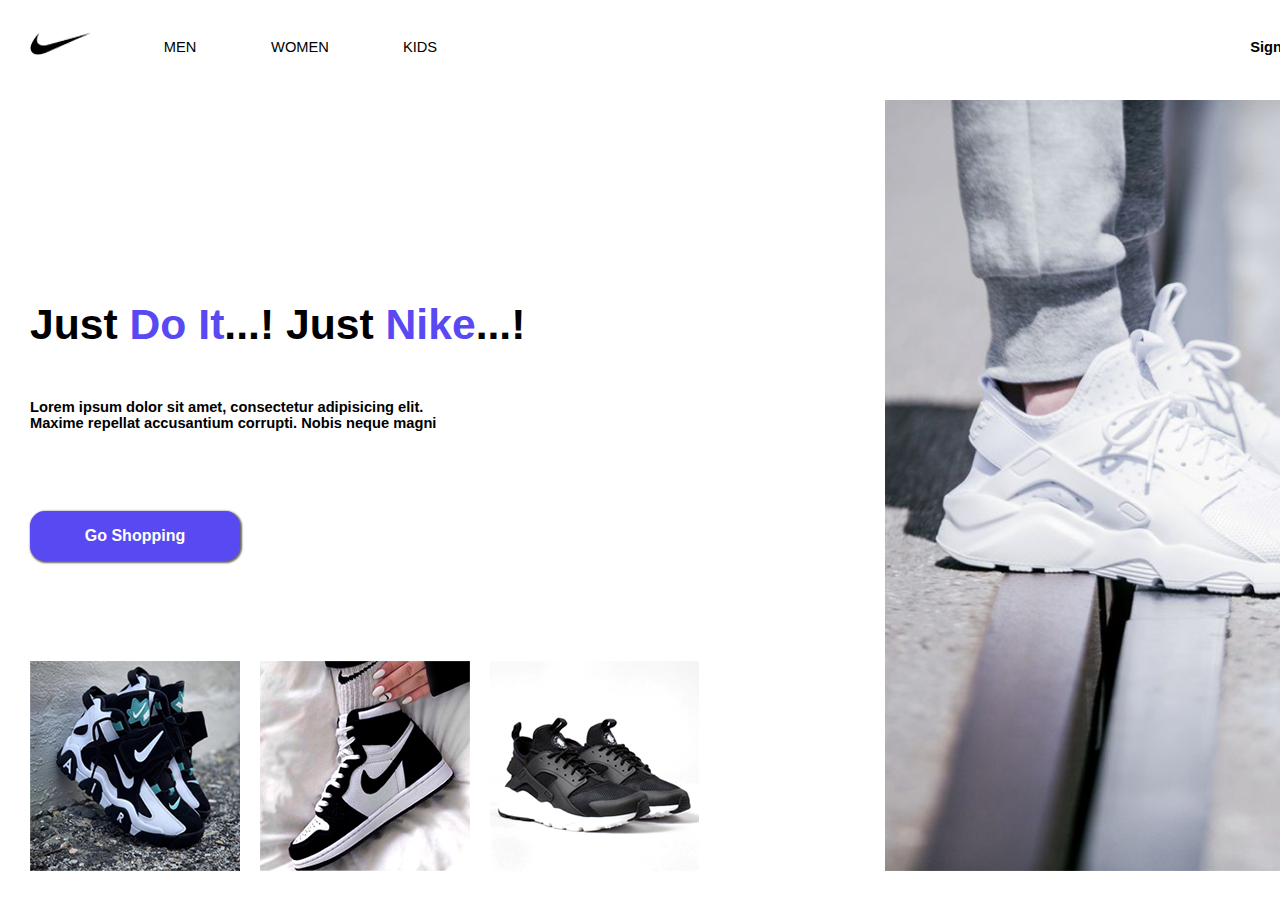
==== html/index.html @ e98ff560 "mainpage삽입" ====
<!DOCTYPE html>
<html lang="en">
<head>
    <meta charset="UTF-8">
    <link rel="stylesheet" href="../css/index.css">
    <script src="https://code.jquery.com/jquery-3.5.1.min.js"></script>
    <script src="../js/index.js"></script>
    <title>Nike Shop</title>
</head>
<body>
    <div class="wrapper">
        <header>
            <div class="logo">
                <a href="#"><img src="../img/nike_logo.png" alt="logo"></a>
            </div>
            <div class="nav">
                <ul>
                    <li class="item item-1"><a href="#" class="men">MEN</a></li>
                    <li class="item item-2"><a href="#" class="women">WOMEN</a></li>
                    <li class="item item-3"><a href="#" class="kids">KIDS</a></li>
                </ul>
            </div>
            <div class="sign">
                <ul>
                    <li class="item itme-1"><a href="./Sign_In.html" class="sign-in">Sign-In</a></li>
                    <li class="item itme-2"><a href="./Sign_In.html" class="sign-up">Sign-Up</a></li>
                </ul>
            </div>
        </header>
        <section class="left-section">
            <h2 class="main-text">Just <span class="font-color">Do It</span>...! Just <span class="font-color">Nike</span>...!</h2>
            <p class="sub-text">
                Lorem ipsum dolor sit amet, consectetur adipisicing elit.  <br>
                Maxime repellat accusantium corrupti. Nobis neque magni 
            </p>
            <div class="btn-area">
                <a href="#" class="shop-btn">Go Shopping</a>
            </div>
            <div class="sub-img-area">
                <ul>
                    <li class="img-item"><img src="../img/nike_shoes_1.png" alt=""></li>
                    <li class="img-item"><img src="../img/nike_shoes_2.png" alt=""></li>
                    <li class="img-item"><img src="../img/nike_shoes_3.png" alt=""></li>
                </ul>
            </div>
        </section>
        <section class="right-section">
            <div class="main-img">
                <img src="../img/nike_main_shoes.png" alt="">
            </div>
        </section>
        <footer></footer>
    </div>
</body>
</html>
---- css/index.css ----
body{
    margin: 0;
    padding: 0;
    font-family: 'arial' ;
}

.wrapper{
    width: 1440px;
    height: 100%;
    margin: 0 auto;
    padding: 0 15px 0 15px;
}
ul{
    margin: 0;
    padding: 0;
}
h2{
    margin: 0;
    padding: 0;
}

p{
    margin: 0;
    padding: 0;
}

li{
    list-style: none;
    
}

a{
    text-decoration: none;
}
/*  header  */
header{
    margin-top: 25px;
    width: 100%;
    height: 50px;
}

.logo{
    width: 90px;
    height: 50px;
    display: inline-block;
    float: left;
    margin-right: 15px;
}

.logo a{
    text-align: center;
    display: block;
    line-height: 50px;
}

.nav{
    display: inline-block;
}

.nav ul{
    margin: 0;
    padding: 0;
}

.nav ul li{
    display: inline-block;
    float: left;
    margin-left: 15px;
    margin-right: 15px;
}

.nav ul li a{
    display: block;
    height: 45px;
    line-height: 45px;
    width: 90px;
    text-align: center;
    color: black;
    font-size: 11pt;
}
.nav ul li a:hover{
    color: #5949f2;
}

.sign{
    display: inline-block;
    float: right;
}

.sign ul{
    margin: 0;
    padding: 0;
}

.sign ul li{
    display: inline-block;
    float: left;
    margin-left: 15px;
    margin-right: 15px;
}

.sign ul li a{
    display: block;
    height: 45px;
    line-height: 45px;
    width: 90px;
    text-align: center;
    color: black;
    font-size: 11pt;
    font-weight: 600;
}

.sign ul li a.sign-up{
    color: #5949f2;
}
.item:after{
    content: "";
    width: 5px;
    height: 5px;
    background-color: #5949f2;
    border-radius: 100%;
    display: block;
    position: relative;
    left: 50%;
    top: -40px;
    transform: translateX(-50%);
    opacity: 0;
}
.item:hover:after{
    opacity: 1;
    transition: all 1s;
    top: -50px;
}

/*  header end  */
/*  left - section  */

.left-section{
    margin-top: 225px;
    padding-left: 15px;
    width: 50%;
    box-sizing: border-box;
    float: left;
}

.left-section .main-text{
    font-size: 32pt;
    font-weight: 700;
}

.left-section .font-color{
    color: #5949f2;
}

.left-section .sub-text{
    margin-top: 50px;
    font-size: 11pt;
    font-weight: 600
}

.left-section .btn-area{
    margin-top: 80px;
}
.left-section .shop-btn{
    font-family: sans-serif;
    color: white;
    background-color: #5949f2;
    display: inline-block;
    width: 210px;
    height: 50px;
    text-align: center;
    line-height: 50px;
    border-radius: 15px;
    box-shadow: 1px 1px 2px 1px rgba(0,0,0,0.6);
    font-weight: 900;
}
.left-section .shop-btn:hover{
    background-color: #4a3fb5;
    box-shadow:  -0.5px -0.5px 1px 0.5px rgba(0,0,0,0.4);
}

/*  left - section end  */
/*  right - section  */

.right-section{
    float: right;
    width: 50%;
    padding-right: 15px;
    box-sizing: border-box;
    margin-top: 25px;
}
.right-section .main-img{
    float: right;
    
}
.right-section .main-img img{
    height: 771px;
    width: 100%;
    display: block;
    
}
.sub-img-area{
    height: 210px;
    margin-top: 100px;
    
}
.sub-img-area ul li:first-child{
    margin-left: 0;
}
.sub-img-area ul .img-item{
    float: left;
    margin-left: 10px;
    margin-right: 10px;
    width: 210px;
    height: 210px;
    overflow: hidden;
}
.sub-img-area ul .img-item img{
    display: block;
    transition: 0.4s;
}
.sub-img-area ul .img-item img:hover{
    transform: scale(1.1,1.1)
}
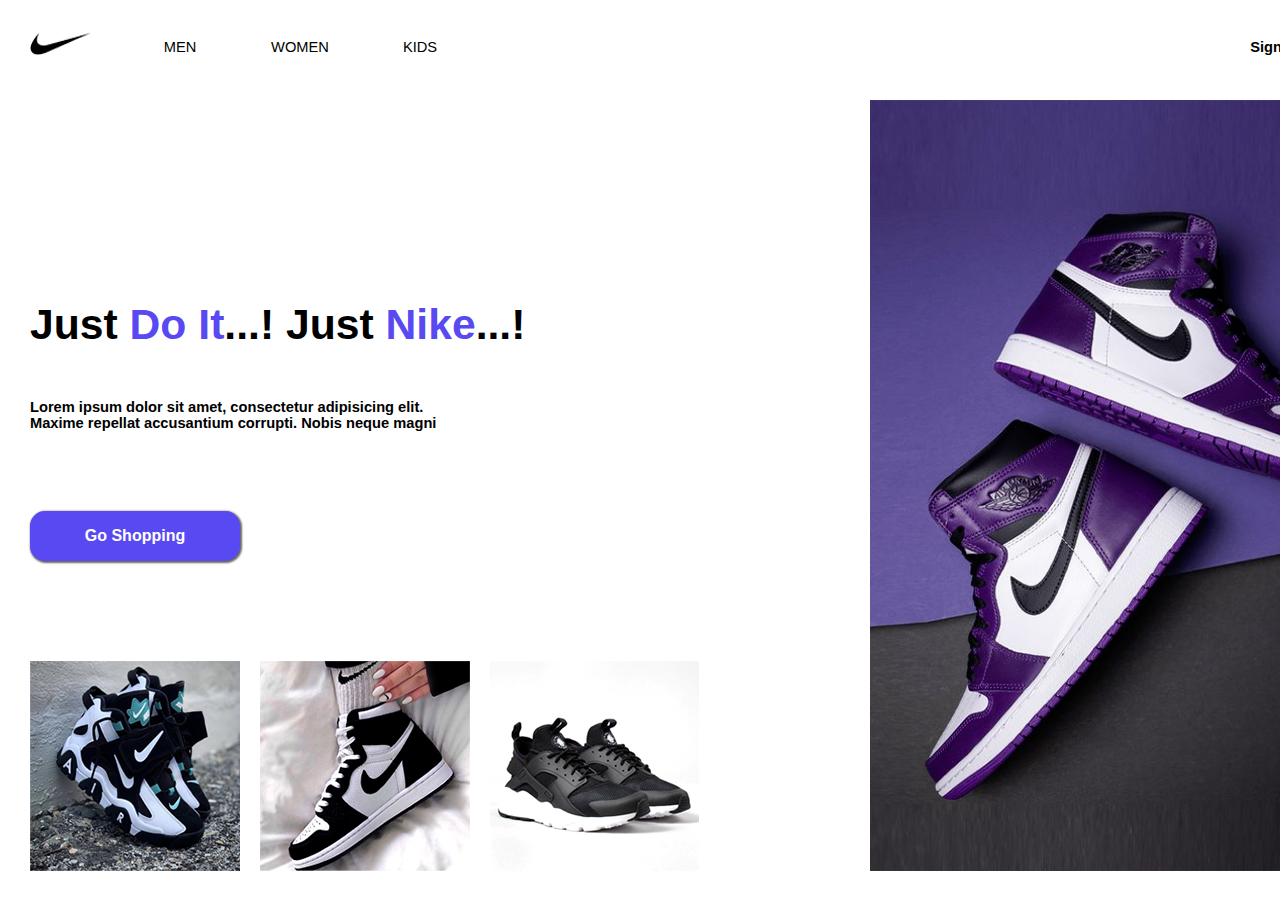
==== commit 7c1de4b4: "animation" ====
--- a/html/index.html
+++ b/html/index.html
@@ -47,6 +47,7 @@
         <section class="right-section">
             <div class="main-img">
                 <img src="../img/nike_main_shoes.png" alt="">
+                <img src="../img/nike_main_shoes_2.png" alt="">
             </div>
         </section>
         <footer></footer>
--- a/css/index.css
+++ b/css/index.css
@@ -190,14 +190,21 @@
     margin-top: 25px;
 }
 .right-section .main-img{
+    position: relative;
     float: right;
     
 }
 .right-section .main-img img{
     height: 771px;
-    width: 100%;
-    display: block;
-    
+    width: 570px;
+    display: block;
+    position: absolute;
+    right: 0;
+    top: 0;
+    animation: fadeimg 6s infinite;
+}
+.right-section .main-img img:nth-child(2){
+    animation-delay: 3s
 }
 .sub-img-area{
     height: 210px;
@@ -223,3 +230,11 @@
     transform: scale(1.1,1.1)
 }
 
+/* animation */
+@keyframes fadeimg{
+    0%{opacity: 0}
+    25%{opacity: 0}
+    50%{opacity: 1}
+    75%{opacity: 1}
+    100%{opacity: 0}
+}
